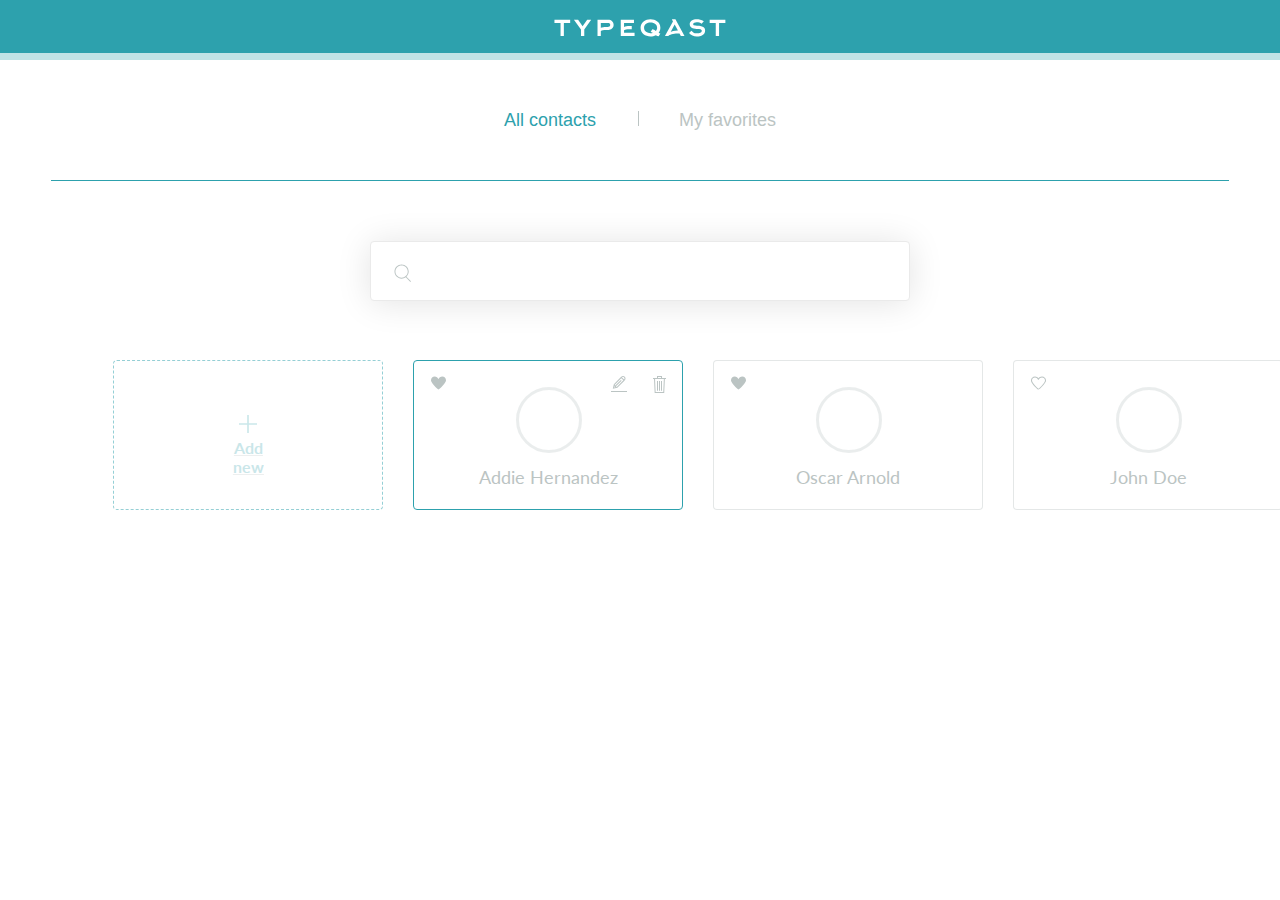
==== index.html @ 381bfb3d "1) html and css for home and add" ====
<!DOCTYPE html>
<html lang="en">

<head>
    <meta charset="UTF-8">
    <meta http-equiv="X-UA-Compatible" content="IE=edge">
    <meta name="viewport" content="width=device-width, initial-scale=1.0">
    <title>Contact list</title>
    <link href="https://fonts.googleapis.com/css2?family=Lato:wght@100;300;400&display=swap" rel="stylesheet">
    <link rel="stylesheet" href="./style.css">
</head>

<body>
    <header>
        <div class="logo-top">
            <img src="./assets/images/logo/Shape.svg" alt="logo">
        </div>
        <div class="logo-bottom"></div>
    </header>

    <main>
        <nav>
            <div class="link">
                <a href="">All contacts</a>
            </div>
            <div class="line1"></div>
            <div>
                <a href="favorites.html">My favorites</a>
            </div>
        </nav>

        <section class="flex">
            <div class="search-container flex">
                <div class="search-bar flex">
                    <div class="search-icon"></div>
                    <input type="text" />
                </div>
        </section>

        <section class="flex">
            <div class="contacts-container ">
                <a class="addNew" href="./add.html">
                    <div class="add-icon"></div>
                    <div class=>
                        <h4 class="add-text">Add new</h4>
                    </div>
                </a>
                <div class="contact-marked">
                    <div class="contact-top">
                        <div class="marked-heart-icon"></div>
                        <div class="img-icon"></div>
                        <div class="edit-icon"></div>
                        <div class="delete-icon"></div>
                    </div>
                    <div class="contact-bottom">
                        <div class="name-output">Addie Hernandez</div>
                    </div>
                </div>

                <div class="contact-unmarked">
                    <div class="contact-top">
                        <div class="marked-heart-icon"></div>
                        <div class="img-icon"></div>
                    </div>
                    <div class="contact-bottom">
                        <div class="name-output">Oscar Arnold</div>
                    </div>
                </div>


                <div class="contact-unmarked">
                    <div class="contact-top">
                        <div class="unmarked-heart-icon"></div>
                        <div class="img-icon"></div>
                    </div>
                    <div class="contact-bottom">
                        <div class="name-output">John Doe</div>
                    </div>
                </div>


            </div>

        </section>

    </main>
</body>

</html>
---- style.css ----
* {
  margin: 0;
  padding: 0;
  box-sizing: border-box;
  font-family: Arial, Helvetica, sans-serif;
  color: var(--mainGrey);
}
:root {
  --primaryColor: #2da1ad;
  --mainGrey: #bbc4c3;
  --backgroundGrey: #bbc4c3;
  font-family: 'lato';
  font-size: 18px;
  /* font-weight: bold; */
  letter-spacing: 0;
  line-height: 22px;
  text-align: center;
}

.flex {
  display: flex;
  justify-content: center;
  align-items: center;
  flex-direction: row;
}

.logo-top {
  background-color: var(--primaryColor);
  display: flex;
  flex-direction: column;
  align-items: center;
  padding-top: 19px;
  padding-bottom: 14px;
  height: 53px;
}

.logo-bottom {
  background-color: var(--primaryColor);
  opacity: 0.3;
  height: 7px;
}

header > div > img {
  height: 18.45px;
  width: 178.22px;
  margin: 0 auto;
}

nav {
  display: inline;
  height: 120px;
}

nav > div {
  display: inline-block;
}

nav > div > a {
  display: inline-block;
  margin: 0px 5px;
  padding: 49px 30px;
  text-decoration: none;
  color: var(--mainGrey);
  font-size: 18px;
}

.link > a {
  color: var(--primaryColor);
  line-height: 22px;
}

.link > a {
  color: var(--primaryColor);
  line-height: 22px;
}

.line1 {
  box-sizing: border-box;
  font-size: 12px;
  height: 15px;
  width: 3px;
  border-right: 1px solid var(--mainGrey);
}

.search-container {
  border-top: 1px solid var(--primaryColor);
  height: 180px;
  width: 92%;
  max-width: 1440px;
  padding: 61px;
}

.search-bar {
  box-sizing: border-box;
  height: 60px;
  width: 540px;
  border: 1px solid #eaeaea;
  border-radius: 4px;
  background-color: #ffffff;
  box-shadow: 0 2px 34px 0 #e3e3e3;
}

.search-icon {
  background: url('/assets/Icons/search/Combined\ Shape.svg');
  height: 18px;
  width: 17px;
  display: block;
  margin: 23px 0px 19px 23px;
}

input {
  padding: 4px 12px;
  width: 500px;
  border: none;
  margin: 23px 0px 19px 0px;
  outline: none;
  color: var(--primaryColor);
  font-size: 18px;
}

/* CONTACTS */
.contacts-container {
  width: 94%;
  max-width: 1440px;
  padding: 0 60px;
  display: grid;
  grid-template-columns: repeat(4, 1fr);
  grid-auto-rows: auto;
}

/* ADD NEW CONTACT*/
.addNew {
  display: flex;
  justify-content: space-around;
  align-items: center;
  flex-direction: column;
  height: 150px;
  width: 270px;
  border: 1px dashed #2da1ad;
  opacity: 0.5;
  border-radius: 4px;
  margin: 0px 15px 29px 15px;
  padding: 52px 104px 50px 104px;
  background-color: transparent;
  cursor: pointer;
}

.add-icon {
  background: url('/assets/Icons/add/Combined\ Shape.svg');
  height: 18px;
  width: 18px;
}

.add-text {
  height: 19px;
  width: 62px;
  color: #2da1ad;
  font-family: 'Lato';
  font-size: 16px;
  letter-spacing: 0;
  line-height: 19px;
  opacity: 0.5;
}

/* MARKED CONTACT*/
.contact-marked {
  display: grid;
  height: 150px;
  width: 270px;
  border: 1px solid #2da1ad;
  border-radius: 4px;
  background-color: #ffffff;
  margin: 0px 15px 29px 15px;
}

.contact-top {
  display: grid;
  grid-template-columns: 15% 50% 20% 15%;
  height: 105px;
}

.marked-heart-icon {
  background: url('/assets/Icons/heart\ full-1/Combined\ Shape.svg');
  width: 15px;
  height: 14px;
  margin: 15px 0px 0px 17px;
}

.unmarked-heart-icon {
  background: url('/assets/Icons/heart\ empty-1/Combined\ Shape.svg');
  width: 15px;
  height: 14px;
  margin: 15px 0px 0px 17px;
}

.img-icon {
  height: 66px;
  width: 66px;
  border: 3px solid rgba(187, 196, 195, 0.3);
  border-radius: 50%;
  margin: 26px 0px 0px 61.5px;
}

.edit-icon {
  width: 16px;
  height: 16px;
  background: url('/assets/Icons/edit/Combined\ Shape.svg');
  margin: 15px 2px 0px 22.5px;
}
.delete-icon {
  height: 17px;
  width: 13px;
  background: url('/assets/Icons/delete/Combined\ Shape.svg');
  margin: 15px 17px 0px 10.5px;
}

.contact-bottom {
  display: flex;
  justify-content: center;
}

.name-output {
  height: 22px;
  width: 141px;
  color: #bbc4c3;
  font-family: 'Lato';
  font-size: 18px;
  letter-spacing: 0;
  line-height: 22px;
  text-align: center;
  margin-bottom: 23px;
}

/* UNMARKED CONTACTS  */
.contact-unmarked {
  display: grid;
  height: 150px;
  width: 270px;
  border: 1px solid rgba(187, 196, 195, 0.4);
  border-radius: 4px;
  background-color: #ffffff;
  margin: 0px 15px 29px 15px;
}

/* ADD NEW CONTACT*/
/* .add-main {
  display: flex;
  justify-content: center;
  align-items: center;
} */

.add-container {
  display: flex;
  justify-content: center;
  flex-direction: row;
}

.left-section {
  /* display: flex;
  justify-content: center; */
  /* margin-left: 296px; */
}

.add-circle {
  height: 186px;
  width: 186px;
  border-radius: 50%;
  border: 3px solid rgba(187, 196, 195, 0.3);
  background-color: rgba(45, 161, 173, 0.4);
  margin-top: 57px;
}

.upload-icon {
  background: url('/assets/Icons/upload/Combined\ Shape.svg');
  height: 20px;
  width: 23px;
}

.right-section {
  margin: 22px;
}

.arrow-back-icon {
  background: url('/assets/Icons/arrow\ back/Combined\ Shape.svg');
  width: 21px;
  height: 16px;
  background-repeat: no-repeat;
  margin: 99px 12px 36px 12px;
  border: none;
  display: block;
}

/* NAME */
.input-container {
  width: 630px;
  border-top: 2px solid #2da1ad;
  display: flex;
  align-items: flex-start;
  flex-direction: column;
}

.header-box {
  display: flex;
}

.header-text {
  margin-top: 17px;
  color: #2da1ad;
  font-size: 16px;
  font-weight: bold;
  letter-spacing: 0;
  line-height: 19px;
}

.input-bar {
  height: 60px;
  width: 300px;
  border: 1px solid #bbc4c3;
  opacity: 0.4;
  border-radius: 4px;
  margin: 22px 0px 30px 0px;
  color: rgb(86, 86, 86);
  font-size: 16px;
  padding-left: 30px;
}

.source-number {
  height: 60px;
  width: 240px;
  border: 1px solid rgba(86, 86, 86, 0.4);
  border-radius: 4px;
  background-color: #ffffff;
  opacity: 0.4;
  color: rgb(86, 86, 86);
  margin: 22px 29px 30px 30px;
  padding-left: 30px;
}

.name-icon {
  background: url('/assets/Icons/person/Combined\ Shape.svg');
  width: 15px;
  height: 15px;
  margin: 19px 15px 0px 0px;
}

.email-icon {
  background: url('/assets/Icons/email/Combined\ Shape.svg');
  height: 10px;
  width: 15px;
  margin: 19px 15px 0px 0px;
}

.phone-icon {
  background: url('/assets/Icons/phone/Combined\ Shape.svg');
  width: 15px;
  height: 15px;
  margin: 20px 15px 0px 0px;
}

.remove-circle {
  width: 32px;
  height: 32px;
  border-radius: 50%;
  opacity: 0.5;
  border: 1px solid #bbc4c3;
  margin: 22px 0px 26px 0px;
  cursor: pointer;
}

.remove-number-icon {
  background: url('/assets/Icons/remove/Combined\ Shape.svg');
  background-size: 8px;
  width: 8px;
  height: 8px;
  transform: rotate(45deg);
  filter: invert(82%) sepia(8%) saturate(154%) hue-rotate(124deg)
    brightness(93%) contrast(92%);
}

.add-number-container {
  display: flex;
  align-items: center;
  margin: 14px 0px 24px 0px;
}

.add-number-circle {
  width: 31px;
  height: 31px;
  border-radius: 50%;
  opacity: 0.5;
  border: 1px solid var(--primaryColor);
  cursor: pointer;
}

.add-number-icon {
  background: url('/assets/Icons/remove/Combined\ Shape.svg');
  background-size: 8px;
  width: 8px;
  height: 8px;
  filter: invert(58%) sepia(26%) saturate(1133%) hue-rotate(137deg)
    brightness(89%) contrast(82%);
}

.add-number-text {
  margin-left: 15px;
  color: var(--primaryColor);
  font-size: 14px;
  font-weight: lighter;
  letter-spacing: 0;
  line-height: 17px;
  display: block;
}

.form-circle img {
  border: none;
}

.buttons {
  display: flex;
  justify-content: space-between;
}

.save-button {
  height: 42px;
  width: 160px;
  border-radius: 28.5px;
  background-color: #2da1ad;
  border: none;
  color: #ffffff;
  font-size: 14px;
  line-height: 17px;
  margin: 80px 0px 78px 0px;
  cursor: pointer;
}

.cancel-button {
  height: 42px;
  width: 160px;
  border-radius: 28.5px;
  background-color: #bbc4c3;
  border: none;
  color: #ffffff;
  font-size: 14px;
  line-height: 17px;
  margin: 80px 0px 78px 0px;
  cursor: pointer;
  text-decoration: none;
}

.cancel-button h4 {
  text-decoration: none;
  color: white;
  font-weight: lighter;
}
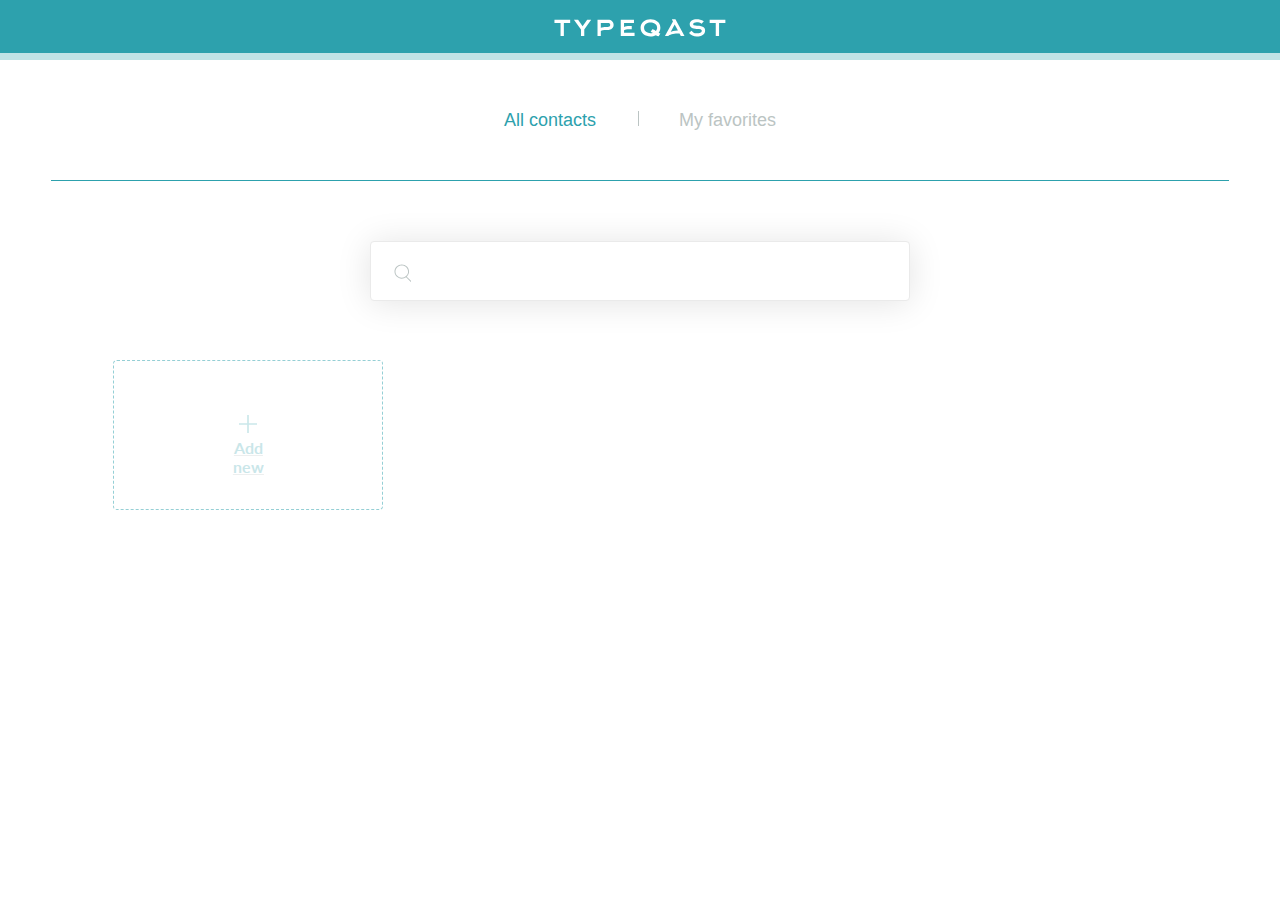
==== commit 9fcfb68a: "2) home&add-js,  html&css-revise, fold.restructure" ====
--- a/index.html
+++ b/index.html
@@ -7,17 +7,17 @@
     <meta name="viewport" content="width=device-width, initial-scale=1.0">
     <title>Contact list</title>
     <link href="https://fonts.googleapis.com/css2?family=Lato:wght@100;300;400&display=swap" rel="stylesheet">
-    <link rel="stylesheet" href="./style.css">
+    <link rel="stylesheet" href="./app/css/style.css">
+    <script defer src="./app/js/index.js"></script>
 </head>
 
 <body>
     <header>
         <div class="logo-top">
-            <img src="./assets/images/logo/Shape.svg" alt="logo">
+            <img src="./app/assets/images/logo/Shape.svg" alt="logo">
         </div>
         <div class="logo-bottom"></div>
     </header>
-
     <main>
         <nav>
             <div class="link">
@@ -25,64 +25,20 @@
             </div>
             <div class="line1"></div>
             <div>
-                <a href="favorites.html">My favorites</a>
+                <a href="./app/views/favorites.html">My favorites</a>
             </div>
         </nav>
-
         <section class="flex">
             <div class="search-container flex">
                 <div class="search-bar flex">
                     <div class="search-icon"></div>
-                    <input type="text" />
+                    <input type="text" class="search-input" id="search-input" />
                 </div>
         </section>
-
         <section class="flex">
-            <div class="contacts-container ">
-                <a class="addNew" href="./add.html">
-                    <div class="add-icon"></div>
-                    <div class=>
-                        <h4 class="add-text">Add new</h4>
-                    </div>
-                </a>
-                <div class="contact-marked">
-                    <div class="contact-top">
-                        <div class="marked-heart-icon"></div>
-                        <div class="img-icon"></div>
-                        <div class="edit-icon"></div>
-                        <div class="delete-icon"></div>
-                    </div>
-                    <div class="contact-bottom">
-                        <div class="name-output">Addie Hernandez</div>
-                    </div>
-                </div>
-
-                <div class="contact-unmarked">
-                    <div class="contact-top">
-                        <div class="marked-heart-icon"></div>
-                        <div class="img-icon"></div>
-                    </div>
-                    <div class="contact-bottom">
-                        <div class="name-output">Oscar Arnold</div>
-                    </div>
-                </div>
-
-
-                <div class="contact-unmarked">
-                    <div class="contact-top">
-                        <div class="unmarked-heart-icon"></div>
-                        <div class="img-icon"></div>
-                    </div>
-                    <div class="contact-bottom">
-                        <div class="name-output">John Doe</div>
-                    </div>
-                </div>
-
-
+            <div class="contacts-container">
             </div>
-
         </section>
-
     </main>
 </body>
 
--- a/app/css/style.css
+++ b/app/css/style.css
@@ -0,0 +1,468 @@
+* {
+  margin: 0;
+  padding: 0;
+  box-sizing: border-box;
+  font-family: Arial, Helvetica, sans-serif;
+  color: var(--mainGrey);
+}
+:root {
+  --primaryColor: #2da1ad;
+  --mainGrey: #bbc4c3;
+  --backgroundGrey: #bbc4c3;
+  font-family: 'lato';
+  font-size: 18px;
+  /* font-weight: bold; */
+  letter-spacing: 0;
+  line-height: 22px;
+  text-align: center;
+}
+
+.flex {
+  display: flex;
+  justify-content: center;
+  align-items: center;
+  flex-direction: row;
+}
+
+.logo-top {
+  background-color: var(--primaryColor);
+  display: flex;
+  flex-direction: column;
+  align-items: center;
+  padding-top: 19px;
+  padding-bottom: 14px;
+  height: 53px;
+}
+
+.logo-bottom {
+  background-color: var(--primaryColor);
+  opacity: 0.3;
+  height: 7px;
+}
+
+header > div > img {
+  height: 18.45px;
+  width: 178.22px;
+  margin: 0 auto;
+}
+
+nav {
+  display: inline;
+  height: 120px;
+}
+
+nav > div {
+  display: inline-block;
+}
+
+nav > div > a {
+  display: inline-block;
+  margin: 0px 5px;
+  padding: 49px 30px;
+  text-decoration: none;
+  color: var(--mainGrey);
+  font-size: 18px;
+}
+
+.link > a {
+  color: var(--primaryColor);
+  line-height: 22px;
+}
+
+.link > a {
+  color: var(--primaryColor);
+  line-height: 22px;
+}
+
+.line1 {
+  box-sizing: border-box;
+  font-size: 12px;
+  height: 15px;
+  width: 3px;
+  border-right: 1px solid var(--mainGrey);
+}
+
+.search-container {
+  border-top: 1px solid var(--primaryColor);
+  height: 180px;
+  width: 92%;
+  max-width: 1440px;
+  padding: 61px;
+}
+
+.search-bar {
+  box-sizing: border-box;
+  height: 60px;
+  width: 540px;
+  border: 1px solid #eaeaea;
+  border-radius: 4px;
+  background-color: #ffffff;
+  box-shadow: 0 2px 34px 0 #e3e3e3;
+}
+
+.search-icon {
+  background: url('../assets/Icons/search/Combined\ Shape.svg');
+  height: 18px;
+  width: 17px;
+  display: block;
+  margin: 23px 0px 19px 23px;
+}
+
+input {
+  padding: 4px 12px;
+  width: 500px;
+  border: none;
+  margin: 23px 0px 19px 12px;
+  outline: none;
+  color: var(--primaryColor);
+  font-size: 18px;
+}
+
+/* CONTACTS */
+.contacts-container {
+  width: 94%;
+  max-width: 1440px;
+  padding: 0 60px;
+  display: grid;
+  grid-template-columns: repeat(4, 1fr);
+  grid-auto-rows: auto;
+}
+
+/* ADD NEW CONTACT*/
+.addNew {
+  display: flex;
+  justify-content: space-around;
+  align-items: center;
+  flex-direction: column;
+  height: 150px;
+  width: 270px;
+  border: 1px dashed #2da1ad;
+  opacity: 0.5;
+  border-radius: 4px;
+  margin: 0px 15px 29px 15px;
+  padding: 52px 104px 50px 104px;
+  background-color: transparent;
+  cursor: pointer;
+}
+
+.add-icon {
+  background: url('../assets/Icons/add/Combined\ Shape.svg');
+  height: 18px;
+  width: 18px;
+}
+
+.add-text {
+  height: 19px;
+  width: 62px;
+  color: #2da1ad;
+  font-family: 'Lato';
+  font-size: 16px;
+  letter-spacing: 0;
+  line-height: 19px;
+  opacity: 0.5;
+}
+
+/* UNMARKED CONTACTS  */
+.contact-marked {
+  display: grid;
+  height: 150px;
+  width: 270px;
+  border: 1px solid rgba(187, 196, 195, 0.4);
+  border-radius: 4px;
+  background-color: #ffffff;
+  margin: 0px 15px 29px 15px;
+}
+.hide {
+  display: none;
+}
+
+/* MARKED CONTACT*/
+.contact-marked:hover {
+  border: 1px solid var(--primaryColor);
+}
+
+.contact-top {
+  display: grid;
+  grid-template-columns: 15% 50% 20% 15%;
+  height: 105px;
+}
+
+.favorite {
+  cursor: pointer;
+}
+
+.marked-heart-icon {
+  background: url('../assets/Icons/heart\ full-1/Combined\ Shape.svg');
+  width: 15px;
+  height: 14px;
+  margin: 15px 0px 0px 17px;
+}
+
+.unmarked-heart-icon {
+  background: url('../assets/Icons/heart\ empty-1/Combined\ Shape.svg');
+  width: 15px;
+  height: 14px;
+  margin: 15px 0px 0px 17px;
+}
+
+.img-icon {
+  height: 66px;
+  width: 66px;
+  border: 3px solid rgba(187, 196, 195, 0.3);
+  border-radius: 50%;
+  margin: 26px 0px 0px 61.5px;
+}
+
+.contact-marked:hover > .contact-top > .hide {
+  display: block;
+}
+.edit-icon {
+  /* display: block; */
+  width: 16px;
+  height: 16px;
+  background: url('../assets/Icons/edit/Combined\ Shape.svg');
+  margin: 15px 2px 0px 22.5px;
+  cursor: pointer;
+}
+
+.edit-box {
+  width: 16px;
+  height: 16px;
+  cursor: pointer;
+}
+.delete-icon {
+  /* display: block; */
+  height: 17px;
+  width: 13px;
+  background: url('../assets/Icons/delete/Combined\ Shape.svg');
+  margin: 15px 17px 0px 10.5px;
+  cursor: pointer;
+}
+
+.contact-bottom {
+  display: flex;
+  justify-content: center;
+}
+
+.name-output {
+  height: 22px;
+  width: 141px;
+  color: #bbc4c3;
+  font-family: 'Lato';
+  font-size: 18px;
+  letter-spacing: 0;
+  line-height: 22px;
+  text-align: center;
+  margin-bottom: 23px;
+}
+
+/* ADD NEW CONTACT*/
+/* .add-main {
+  display: flex;
+  justify-content: center;
+  align-items: center;
+} */
+
+.add-container {
+  display: flex;
+  justify-content: center;
+  flex-direction: row;
+}
+
+.left-section {
+  /* display: flex;
+  justify-content: center; */
+  /* margin-left: 296px; */
+}
+
+.add-circle {
+  height: 186px;
+  width: 186px;
+  border-radius: 50%;
+  border: 3px solid rgba(187, 196, 195, 0.3);
+  background-color: rgba(45, 161, 173, 0.4);
+  margin-top: 57px;
+}
+
+.upload-icon {
+  background: url('../assets/Icons/upload/Combined\ Shape.svg');
+  height: 20px;
+  width: 23px;
+}
+
+.right-section {
+  margin: 22px;
+}
+
+.arrow-back-icon {
+  background: url('../assets/Icons/arrow\ back/Combined\ Shape.svg');
+  width: 21px;
+  height: 16px;
+  background-repeat: no-repeat;
+  margin: 99px 12px 36px 12px;
+  border: none;
+  display: block;
+}
+
+/* NAME */
+.input-container {
+  width: 630px;
+  border-top: 2px solid #2da1ad;
+  display: flex;
+  align-items: flex-start;
+  flex-direction: column;
+}
+
+.header-box {
+  display: flex;
+}
+
+.header-text {
+  margin-top: 17px;
+  color: #2da1ad;
+  font-size: 16px;
+  font-weight: bold;
+  letter-spacing: 0;
+  line-height: 19px;
+}
+
+.input-bar {
+  height: 60px;
+  width: 300px;
+  border: 1px solid #bbc4c3;
+  opacity: 0.4;
+  border-radius: 4px;
+  margin: 22px 0px 30px 0px;
+  color: rgb(86, 86, 86);
+  font-size: 16px;
+  padding-left: 30px;
+}
+
+.source-number {
+  height: 60px;
+  width: 240px;
+  border: 1px solid rgba(86, 86, 86, 0.4);
+  border-radius: 4px;
+  background-color: #ffffff;
+  opacity: 0.4;
+  color: rgb(86, 86, 86);
+  margin: 22px 29px 30px 30px;
+  padding-left: 30px;
+}
+
+.name-icon {
+  background: url('../assets/Icons/person/Combined\ Shape.svg');
+  width: 15px;
+  height: 15px;
+  margin: 19px 15px 0px 0px;
+}
+
+.email-icon {
+  background: url('../assets/Icons/email/Combined\ Shape.svg');
+  height: 10px;
+  width: 15px;
+  margin: 19px 15px 0px 0px;
+}
+
+.phone-icon {
+  background: url('../assets/Icons/phone/Combined\ Shape.svg');
+  width: 15px;
+  height: 15px;
+  margin: 20px 15px 0px 0px;
+}
+
+.remove-number-circle {
+  width: 32px;
+  height: 32px;
+  border-radius: 50%;
+  opacity: 0.5;
+  border: 1px solid #bbc4c3;
+  margin: 22px 0px 26px 0px;
+  cursor: pointer;
+}
+
+.remove-number-icon {
+  background: url('../assets/Icons/remove/Combined\ Shape.svg');
+  background-size: 8px;
+  width: 8px;
+  height: 8px;
+  transform: rotate(45deg);
+  filter: invert(82%) sepia(8%) saturate(154%) hue-rotate(124deg)
+    brightness(93%) contrast(92%);
+}
+
+.add-number-container {
+  display: flex;
+  align-items: center;
+  margin: 14px 0px 24px 0px;
+}
+
+.add-number-circle {
+  width: 31px;
+  height: 31px;
+  border-radius: 50%;
+  opacity: 0.5;
+  border: 1px solid var(--primaryColor);
+  cursor: pointer;
+}
+
+.add-number-icon {
+  background: url('../assets/Icons/remove/Combined\ Shape.svg');
+  background-size: 8px;
+  width: 8px;
+  height: 8px;
+  filter: invert(58%) sepia(26%) saturate(1133%) hue-rotate(137deg)
+    brightness(89%) contrast(82%);
+}
+
+.add-number-text {
+  margin-left: 15px;
+  color: var(--primaryColor);
+  font-size: 14px;
+  font-weight: lighter;
+  letter-spacing: 0;
+  line-height: 17px;
+  display: block;
+}
+
+.form-circle img {
+  border: none;
+}
+
+.buttons {
+  display: flex;
+  justify-content: space-between;
+}
+
+.save-button {
+  height: 42px;
+  width: 160px;
+  border-radius: 28.5px;
+  background-color: #2da1ad;
+  border: none;
+  color: #ffffff;
+  font-size: 14px;
+  line-height: 17px;
+  margin: 80px 0px 78px 0px;
+  cursor: pointer;
+}
+
+.cancel-button {
+  height: 42px;
+  width: 160px;
+  border-radius: 28.5px;
+  background-color: #bbc4c3;
+  border: none;
+  color: #ffffff;
+  font-size: 14px;
+  line-height: 17px;
+  margin: 80px 0px 78px 0px;
+  cursor: pointer;
+  text-decoration: none;
+}
+
+.cancel-button h4 {
+  text-decoration: none;
+  color: white;
+  font-weight: lighter;
+}
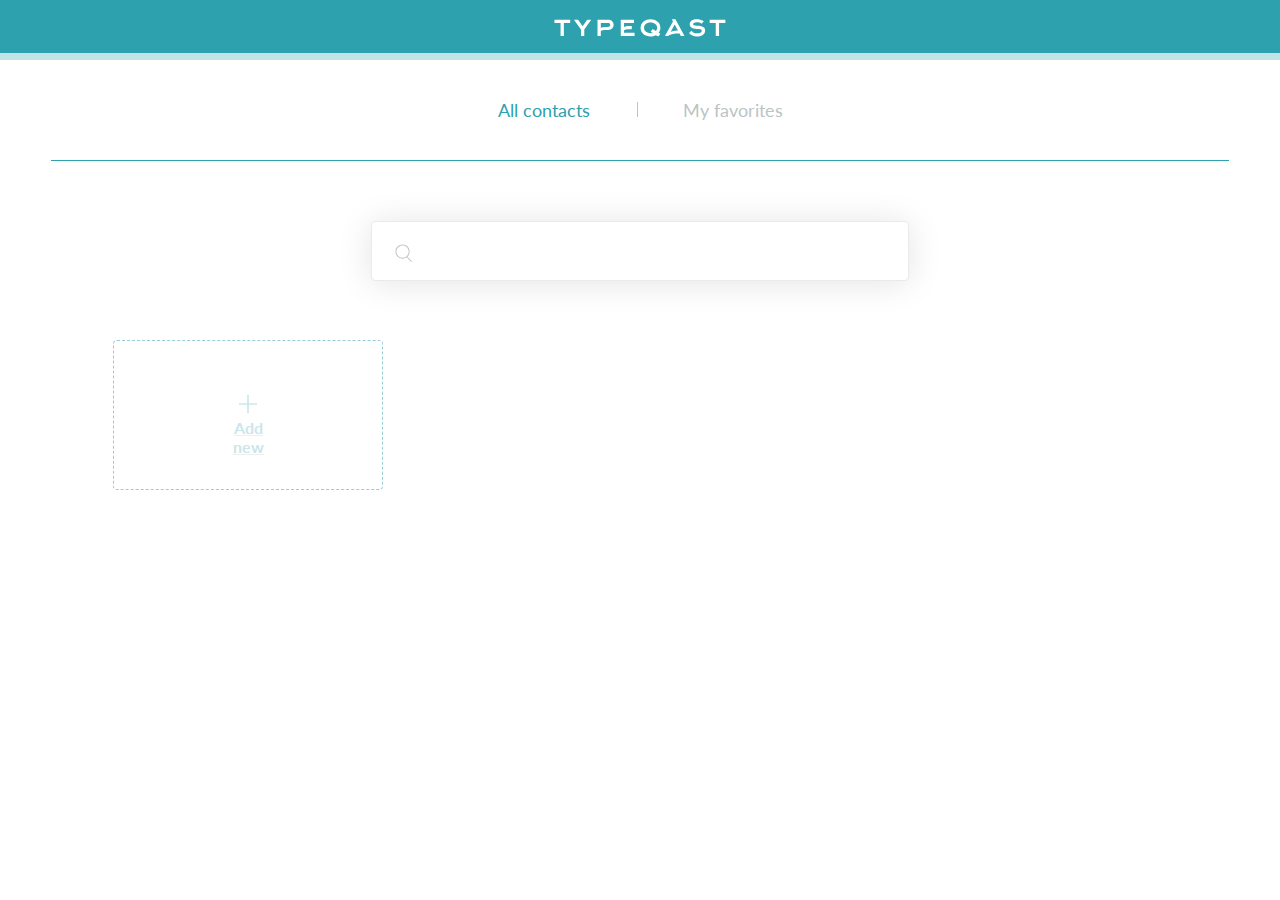
==== commit ed538fc4: "10) delete modal" ====
--- a/index.html
+++ b/index.html
@@ -12,7 +12,7 @@
 </head>
 
 <body>
-    <header>
+    <header class="">
         <div class="logo-top">
             <img src="./app/assets/images/logo/Shape.svg" alt="logo">
         </div>
@@ -24,7 +24,7 @@
                 <a href="">All contacts</a>
             </div>
             <div class="line1"></div>
-            <div>
+            <div class="favorites-link">
                 <a href="./app/views/favorites.html">My favorites</a>
             </div>
         </nav>
@@ -39,6 +39,24 @@
             <div class="contacts-container">
             </div>
         </section>
+        <div class="modal" id="modal">
+            <div class="modal-header">
+                <h4 class="">Delete</h4>
+            </div>
+            <div class="modal-body">
+                <h4>Are you sure you want to delete this contact?</h4>
+            </div>
+            <div class="buttons">
+                <a href="../../index.html">
+                    <div class="cancel-delete flex">
+                        <h4>Cancel</h4>
+                    </div>
+                </a>
+                <!-- <button data-cancel-button class="cancel-button"></button> -->
+                <button class="delete-button">Save</button>
+            </div>
+        </div>
+        <div class="" id="overlay"></div>
     </main>
 </body>
 
--- a/app/css/style.css
+++ b/app/css/style.css
@@ -2,26 +2,28 @@
   margin: 0;
   padding: 0;
   box-sizing: border-box;
-  font-family: Arial, Helvetica, sans-serif;
+  font-family: 'Lato', sans-serif;
+  /* font-weight: bold; */
+  font-size: 18px;
+  letter-spacing: 0;
+  line-height: 22px;
+  text-align: center;
   color: var(--mainGrey);
 }
+
 :root {
   --primaryColor: #2da1ad;
   --mainGrey: #bbc4c3;
-  --backgroundGrey: #bbc4c3;
-  font-family: 'lato';
-  font-size: 18px;
-  /* font-weight: bold; */
-  letter-spacing: 0;
-  line-height: 22px;
-  text-align: center;
+  --borderGrey: #eaeaea;
+  --shadowGrey: #e3e3e3;
+  --backgroundWhite: #ffffff;
+  --outlineGrey: rgba(187, 196, 195, 0.3);
 }
 
 .flex {
   display: flex;
   justify-content: center;
   align-items: center;
-  flex-direction: row;
 }
 
 .logo-top {
@@ -29,8 +31,7 @@
   display: flex;
   flex-direction: column;
   align-items: center;
-  padding-top: 19px;
-  padding-bottom: 14px;
+  padding: 19px 0 14px 0;
   height: 53px;
 }
 
@@ -38,6 +39,13 @@
   background-color: var(--primaryColor);
   opacity: 0.3;
   height: 7px;
+  opacity: 0.3;
+  transform: scaleY(-1);
+}
+
+header {
+  height: 60px;
+  width: auto;
 }
 
 header > div > img {
@@ -57,21 +65,14 @@
 
 nav > div > a {
   display: inline-block;
-  margin: 0px 5px;
-  padding: 49px 30px;
+  margin: 35px 25px;
+  padding: 4px 15px;
   text-decoration: none;
   color: var(--mainGrey);
-  font-size: 18px;
 }
 
 .link > a {
   color: var(--primaryColor);
-  line-height: 22px;
-}
-
-.link > a {
-  color: var(--primaryColor);
-  line-height: 22px;
 }
 
 .line1 {
@@ -93,11 +94,11 @@
 .search-bar {
   box-sizing: border-box;
   height: 60px;
-  width: 540px;
-  border: 1px solid #eaeaea;
+  width: 538px;
+  border: 1px solid var(--borderGrey);
   border-radius: 4px;
-  background-color: #ffffff;
-  box-shadow: 0 2px 34px 0 #e3e3e3;
+  background-color: var(--backgroundWhite);
+  box-shadow: 0 2px 34px 0 var(--shadowGrey);
 }
 
 .search-icon {
@@ -105,20 +106,25 @@
   height: 18px;
   width: 17px;
   display: block;
-  margin: 23px 0px 19px 23px;
+  margin: 23px 0 19px 23px;
 }
 
 input {
-  padding: 4px 12px;
-  width: 500px;
+  padding: 4px 22px;
+  width: 496px;
   border: none;
-  margin: 23px 0px 19px 12px;
+  margin: 17px 0 13px;
   outline: none;
   color: var(--primaryColor);
   font-size: 18px;
+  text-align: left;
 }
 
 /* CONTACTS */
+.hide {
+  display: none;
+}
+
 .contacts-container {
   width: 94%;
   max-width: 1440px;
@@ -136,7 +142,7 @@
   flex-direction: column;
   height: 150px;
   width: 270px;
-  border: 1px dashed #2da1ad;
+  border: 1px dashed var(--primaryColor);
   opacity: 0.5;
   border-radius: 4px;
   margin: 0px 15px 29px 15px;
@@ -154,36 +160,34 @@
 .add-text {
   height: 19px;
   width: 62px;
-  color: #2da1ad;
-  font-family: 'Lato';
+  color: var(--primaryColor);
   font-size: 16px;
   letter-spacing: 0;
   line-height: 19px;
   opacity: 0.5;
 }
 
-/* UNMARKED CONTACTS  */
-.contact-marked {
+/* CONTACTS  */
+.contact-card {
   display: grid;
   height: 150px;
   width: 270px;
   border: 1px solid rgba(187, 196, 195, 0.4);
   border-radius: 4px;
-  background-color: #ffffff;
-  margin: 0px 15px 29px 15px;
-}
-.hide {
-  display: none;
-}
-
-/* MARKED CONTACT*/
-.contact-marked:hover {
+  background-color: var(--backgroundWhite) Z;
+  margin: 0 15px 29px 15px;
+}
+
+/* CONTACT CARD*/
+.contact-card:hover {
   border: 1px solid var(--primaryColor);
 }
 
 .contact-top {
   display: grid;
   grid-template-columns: 15% 50% 20% 15%;
+  grid-template-rows: 30% 70%;
+  cursor: pointer;
   height: 105px;
 }
 
@@ -195,33 +199,40 @@
   background: url('../assets/Icons/heart\ full-1/Combined\ Shape.svg');
   width: 15px;
   height: 14px;
-  margin: 15px 0px 0px 17px;
+  margin: 15px 0 0 17px;
 }
 
 .unmarked-heart-icon {
   background: url('../assets/Icons/heart\ empty-1/Combined\ Shape.svg');
   width: 15px;
   height: 14px;
-  margin: 15px 0px 0px 17px;
+  margin: 15px 0 0 17px;
 }
 
 .img-icon {
   height: 66px;
   width: 66px;
-  border: 3px solid rgba(187, 196, 195, 0.3);
   border-radius: 50%;
-  margin: 26px 0px 0px 61.5px;
-}
-
-.contact-marked:hover > .contact-top > .hide {
+  margin: 26px 0 0 61.5px;
+  outline: 3px var(--primaryColor);
+}
+
+.img-icon > img {
+  width: 66px;
+  height: 66px;
+  border-radius: 50%;
   display: block;
+  outline: 3px solid var(--outlineGrey);
+}
+
+.contact-card:hover > .contact-top > .hide {
+  display: block;
 }
 .edit-icon {
-  /* display: block; */
   width: 16px;
   height: 16px;
   background: url('../assets/Icons/edit/Combined\ Shape.svg');
-  margin: 15px 2px 0px 22.5px;
+  margin: 15px 2px 0 22.5px;
   cursor: pointer;
 }
 
@@ -230,25 +241,24 @@
   height: 16px;
   cursor: pointer;
 }
+
 .delete-icon {
   /* display: block; */
   height: 17px;
   width: 13px;
   background: url('../assets/Icons/delete/Combined\ Shape.svg');
-  margin: 15px 17px 0px 10.5px;
+  margin: 15px 17px 0 10.5px;
   cursor: pointer;
 }
 
 .contact-bottom {
   display: flex;
   justify-content: center;
+  cursor: pointer;
 }
 
 .name-output {
-  height: 22px;
-  width: 141px;
-  color: #bbc4c3;
-  font-family: 'Lato';
+  color: var(--mainGrey);
   font-size: 18px;
   letter-spacing: 0;
   line-height: 22px;
@@ -257,37 +267,39 @@
 }
 
 /* ADD NEW CONTACT*/
-/* .add-main {
-  display: flex;
-  justify-content: center;
-  align-items: center;
-} */
-
 .add-container {
   display: flex;
   justify-content: center;
   flex-direction: row;
-}
-
-.left-section {
-  /* display: flex;
-  justify-content: center; */
-  /* margin-left: 296px; */
 }
 
 .add-circle {
   height: 186px;
   width: 186px;
   border-radius: 50%;
-  border: 3px solid rgba(187, 196, 195, 0.3);
+  outline: 3px solid var(--outlineGrey);
   background-color: rgba(45, 161, 173, 0.4);
   margin-top: 57px;
+}
+
+#upload-box {
+  height: 0;
+  width: 0;
+  overflow: hidden;
 }
 
 .upload-icon {
   background: url('../assets/Icons/upload/Combined\ Shape.svg');
   height: 20px;
   width: 23px;
+  cursor: pointer;
+}
+
+.uploaded-image {
+  width: 186px;
+  height: 186px;
+  border-radius: 50%;
+  display: block;
 }
 
 .right-section {
@@ -300,28 +312,104 @@
   height: 16px;
   background-repeat: no-repeat;
   margin: 99px 12px 36px 12px;
-  border: none;
-  display: block;
+}
+
+/* CONTACT DETAILS OUTPUT  */
+.output-container {
+  width: 630px;
+  border-top: 2px solid var(--primaryColor);
+  display: flex;
+  align-items: flex-start;
+  flex-direction: column;
+}
+
+.num-output-container {
+  width: 630px;
+  display: flex;
+  align-items: flex-start;
+  flex-direction: column;
+}
+
+.details-icons {
+  display: flex;
+  align-items: baseline;
+  flex-direction: row;
+  justify-content: space-between;
+  width: 75px;
+  padding-top: 80px;
+}
+
+.name-output-container {
+  display: flex;
+  align-items: flex-start;
+  justify-content: space-between;
+}
+
+.details-name > h4 {
+  margin: 60px 0 0 12px;
+  font-size: 28px;
+  letter-spacing: 0;
+  line-height: 34px;
+}
+
+.email-box {
+  padding: 63px 63px 20px 63px;
+}
+
+.email-box > h5 {
+  padding: 17px 0px 0px 55px;
+}
+
+.numbers-box {
+  padding: 42px 55px 20px 63px;
+  display: flex;
+  align-items: baseline;
+  justify-content: space-between;
+}
+.numbers-values {
+  display: flex;
+  justify-content: space-between;
+}
+.numbers-values > h5 {
+  padding: 20px 0px 20px 0px;
+  display: flex;
+}
+
+.numbers-values > h4 {
+  padding: 20px 0px 20px 20px;
+  font-size: 16px;
+}
+
+.number-text {
+  display: flex;
+  padding-right: 32px;
+}
+.number-text > h4 {
+  display: flex;
+  padding: 19px 0px 0px 0px;
+  color: var(--primaryColor);
+  font-size: 16px;
+  letter-spacing: 0;
+  line-height: 19px;
 }
 
 /* NAME */
 .input-container {
   width: 630px;
-  border-top: 2px solid #2da1ad;
+  border-top: 2px solid var(--primaryColor);
   display: flex;
   align-items: flex-start;
   flex-direction: column;
 }
 
-.header-box {
+.output .header-box {
   display: flex;
 }
 
 .header-text {
   margin-top: 17px;
-  color: #2da1ad;
+  color: var(--primaryColor);
   font-size: 16px;
-  font-weight: bold;
   letter-spacing: 0;
   line-height: 19px;
 }
@@ -329,7 +417,7 @@
 .input-bar {
   height: 60px;
   width: 300px;
-  border: 1px solid #bbc4c3;
+  border: 1px solid var(--mainGrey);
   opacity: 0.4;
   border-radius: 4px;
   margin: 22px 0px 30px 0px;
@@ -343,32 +431,47 @@
   width: 240px;
   border: 1px solid rgba(86, 86, 86, 0.4);
   border-radius: 4px;
-  background-color: #ffffff;
+  background-color: var(--backgroundWhite);
   opacity: 0.4;
-  color: rgb(86, 86, 86);
+  color: rgba(86, 86, 86, 0.5);
   margin: 22px 29px 30px 30px;
   padding-left: 30px;
+}
+
+.edit-delete-icons {
+  width: 90px;
+  display: flex;
+  align-items: baseline;
+  flex-direction: row;
+  justify-content: space-between;
+  margin: 0;
+  padding-top: 98px;
+  background-repeat: no-repeat;
+}
+
+.edit-delete-icons > div {
+  margin: 0;
 }
 
 .name-icon {
   background: url('../assets/Icons/person/Combined\ Shape.svg');
   width: 15px;
   height: 15px;
-  margin: 19px 15px 0px 0px;
+  margin: 19px 15px 0 0;
 }
 
 .email-icon {
   background: url('../assets/Icons/email/Combined\ Shape.svg');
   height: 10px;
   width: 15px;
-  margin: 19px 15px 0px 0px;
+  margin: 19px 15px 0 0;
 }
 
 .phone-icon {
   background: url('../assets/Icons/phone/Combined\ Shape.svg');
   width: 15px;
   height: 15px;
-  margin: 20px 15px 0px 0px;
+  margin: 20px 15px 0 0;
 }
 
 .remove-number-circle {
@@ -376,16 +479,17 @@
   height: 32px;
   border-radius: 50%;
   opacity: 0.5;
-  border: 1px solid #bbc4c3;
-  margin: 22px 0px 26px 0px;
+  border: 1px solid var(--mainGrey);
+  margin: 22px 0 26px 0;
   cursor: pointer;
 }
 
 .remove-number-icon {
   background: url('../assets/Icons/remove/Combined\ Shape.svg');
-  background-size: 8px;
-  width: 8px;
-  height: 8px;
+  background-size: 12px;
+  width: 12px;
+  height: 12px;
+  opacity: 0.5;
   transform: rotate(45deg);
   filter: invert(82%) sepia(8%) saturate(154%) hue-rotate(124deg)
     brightness(93%) contrast(92%);
@@ -394,7 +498,7 @@
 .add-number-container {
   display: flex;
   align-items: center;
-  margin: 14px 0px 24px 0px;
+  margin: 14px 0 24px 0;
 }
 
 .add-number-circle {
@@ -408,9 +512,9 @@
 
 .add-number-icon {
   background: url('../assets/Icons/remove/Combined\ Shape.svg');
-  background-size: 8px;
-  width: 8px;
-  height: 8px;
+  background-size: 12px;
+  width: 12px;
+  height: 12px;
   filter: invert(58%) sepia(26%) saturate(1133%) hue-rotate(137deg)
     brightness(89%) contrast(82%);
 }
@@ -419,7 +523,6 @@
   margin-left: 15px;
   color: var(--primaryColor);
   font-size: 14px;
-  font-weight: lighter;
   letter-spacing: 0;
   line-height: 17px;
   display: block;
@@ -427,6 +530,24 @@
 
 .form-circle img {
   border: none;
+}
+
+input[type='number']::-webkit-inner-spin-button,
+input[type='number']::-webkit-outer-spin-button {
+  -webkit-appearance: none;
+  margin: 0;
+}
+
+.input-bar.success input {
+  border-color: var(--primaryColor);
+}
+
+.err-msg {
+  display: inline-block;
+  color: red;
+  font-size: 11px;
+  height: 14px;
+  padding: 20px;
 }
 
 .buttons {
@@ -438,12 +559,12 @@
   height: 42px;
   width: 160px;
   border-radius: 28.5px;
-  background-color: #2da1ad;
+  background-color: var(--primaryColor);
   border: none;
-  color: #ffffff;
+  color: var(--backgroundWhite);
   font-size: 14px;
   line-height: 17px;
-  margin: 80px 0px 78px 0px;
+  margin: 80px 0 78px 0;
   cursor: pointer;
 }
 
@@ -451,18 +572,110 @@
   height: 42px;
   width: 160px;
   border-radius: 28.5px;
-  background-color: #bbc4c3;
+  background-color: var(--mainGrey);
   border: none;
-  color: #ffffff;
+  color: var(--backgroundWhite);
+  margin: 80px 0px 78px 0px;
+  cursor: pointer;
+  text-decoration: none;
+}
+
+.cancel-button > a > h4 {
+  text-decoration: none;
+  color: white;
+  font-weight: 600px;
   font-size: 14px;
   line-height: 17px;
-  margin: 80px 0px 78px 0px;
+}
+
+/* DELETE MODAL */
+.modal {
+  position: fixed;
+  top: 50%;
+  left: 50%;
+  transform: translate(-50%, -50%) scale(0);
+  transition: 200ms ease-in-out;
+  border: 1px solid var(--primaryColor);
+  border-radius: 10px;
+  z-index: 10;
+  background-color: var(--backgroundWhite);
+  width: 700px;
+  box-shadow: 0 0 14px 0 rgba(99, 109, 255, 0.27);
+  height: 240px;
+  width: 480px;
+  max-width: 32%;
+  border-radius: 4px;
+  font-weight: 16px;
+}
+
+.modal.active {
+  transform: translate(-50%, -50%) scale(1);
+}
+
+.modal-header > h4 {
+  text-align: left;
+  padding: 20px 32px;
+}
+
+.modal-body {
+  padding: 20px 32px;
+  text-align: justify;
+  border-top: 2px solid var(--outlineGrey);
+}
+
+.cancel-delete {
+  height: 42px;
+  width: 160px;
+  border-radius: 28.5px;
+  background-color: var(--mainGrey);
+  border: none;
+  color: var(--backgroundWhite);
+  margin: 32px 30px;
   cursor: pointer;
   text-decoration: none;
 }
 
-.cancel-button h4 {
-  text-decoration: none;
-  color: white;
-  font-weight: lighter;
-}
+.delete-button {
+  height: 42px;
+  width: 160px;
+  border-radius: 28.5px;
+  background-color: var(--primaryColor);
+  border: none;
+  color: var(--backgroundWhite);
+  font-size: 14px;
+  line-height: 17px;
+  margin: 32px 30px;
+  cursor: pointer;
+}
+
+.modal-body > a {
+  margin: 0;
+}
+
+.modal-body > h4 {
+  line-height: 28px;
+  font-size: 16px;
+}
+
+.cancel-delete > h4 {
+  color: var(--backgroundWhite);
+  font-size: 14px;
+  line-height: 17px;
+}
+
+#overlay {
+  position: fixed;
+  opacity: 0;
+  transition: 200ms ease-in-out;
+  top: 0;
+  left: 0;
+  right: 0;
+  bottom: 0;
+  background-color: rgba(0, 0, 0, 0.5);
+  pointer-events: none;
+}
+
+#overlay.active {
+  opacity: 1;
+  pointer-events: all;
+}
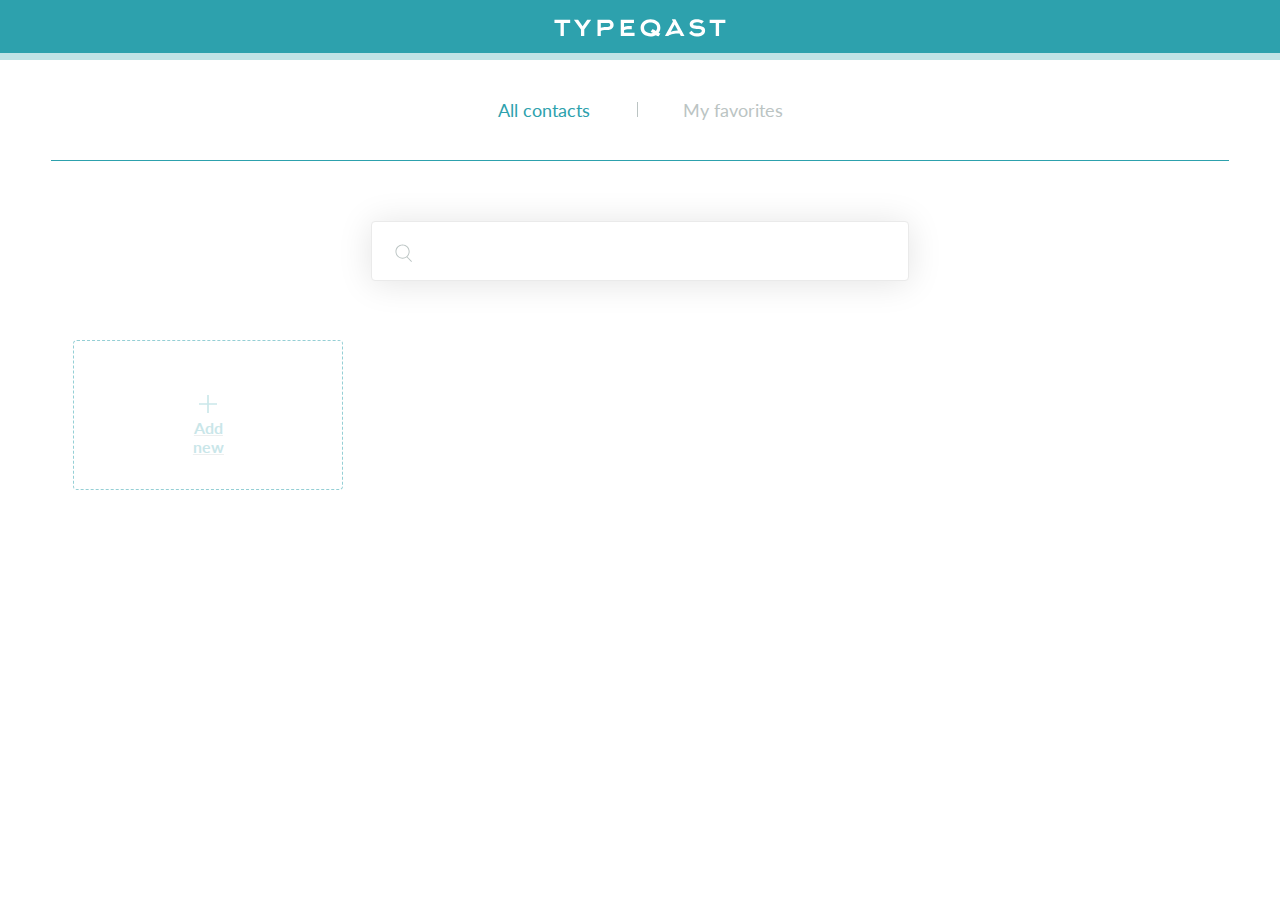
==== commit c455239a: "11) mobile responsive 1/2" ====
--- a/index.html
+++ b/index.html
@@ -53,7 +53,7 @@
                     </div>
                 </a>
                 <!-- <button data-cancel-button class="cancel-button"></button> -->
-                <button class="delete-button">Save</button>
+                <button class="delete-button">Delete</button>
             </div>
         </div>
         <div class="" id="overlay"></div>
--- a/app/css/style.css
+++ b/app/css/style.css
@@ -679,3 +679,137 @@
   opacity: 1;
   pointer-events: all;
 }
+
+/* RESPONSIVE*/
+@media screen and (min-width: 600px) and (max-width: 1366px) {
+  .modal {
+    width: 400px;
+    height: 360px;
+  }
+  .modal > .buttons {
+    display: flex;
+    flex-direction: column-reverse;
+  }
+  .cancel-delete {
+    margin: auto;
+  }
+  .delete-button {
+    margin: 20px auto;
+  }
+  .modal-body {
+    margin-bottom: 50px;
+  }
+}
+
+@media screen and (min-width: 8px) and (max-width: 1366px) {
+  .output-container {
+    width: 500px;
+  }
+  .input-container {
+    width: 500px;
+  }
+  .input-bar {
+    width: 240px;
+  }
+  .source-number {
+    width: 170px;
+  }
+}
+
+@media screen and (min-width: 992px) and (max-width: 1366px) {
+  .contacts-container {
+    grid-template-columns: repeat(3, 1fr);
+    padding: 0 20px;
+  }
+}
+
+@media screen and (min-width: 768px) and (max-width: 992px) {
+  .contacts-container {
+    grid-template-columns: repeat(2, 1fr);
+  }
+  .addNew {
+    margin: 0 auto 29px auto;
+  }
+  .contact-card {
+    margin: 0 auto 29px auto;
+  }
+}
+
+@media screen and (min-width: 600px) and (max-width: 768px) {
+  .search-bar > input {
+    width: 70%;
+  }
+  .contacts-container {
+    grid-template-columns: repeat(1, 1fr);
+    width: 94%;
+  }
+  .addNew {
+    flex-direction: row;
+    height: 100px;
+    width: 400px;
+    margin: 0 auto 20px auto;
+    padding: 0 200px 0 6px;
+  }
+  .contact-card {
+    height: 100px;
+    width: 400px;
+    margin: 0 auto 29px auto;
+  }
+  .contact-top {
+    grid-template-columns: 15% 64% 1% 1%;
+    grid-template-rows: 30% 70%;
+  }
+  .favorite {
+    grid-column-start: 2;
+    margin: 48px 0 0 140px;
+  }
+  .img-icon {
+    width: 46px;
+    height: 46px;
+    grid-column-start: 0;
+    grid-column-end: 1;
+    margin: 0 10px 0 20px;
+  }
+  .img-icon > img {
+    width: 46px;
+    height: 46px;
+  }
+  .contact-bottom {
+    position: absolute;
+    margin: 44px 4px 4px 88px;
+    height: 50px;
+  }
+  .name-output {
+    margin-right: 10px;
+  }
+  .edit-icon {
+    margin-left: 240px;
+  }
+  .delete-icon {
+    margin: 14px 0 0 220px;
+  }
+  .modal {
+    width: 400px;
+    height: 360px;
+  }
+  .modal > .buttons {
+    display: flex;
+    flex-direction: column-reverse;
+  }
+  .cancel-delete {
+    margin: auto;
+  }
+  .delete-button {
+    margin: 12px auto;
+  }
+  .modal-body {
+    margin-bottom: 40px;
+  }
+}
+
+/* SMALL MOBILE */
+@media screen and (max-width: 600px) {
+  .contacts-container {
+    grid-template-columns: repeat(1, 1fr);
+  }
+}
